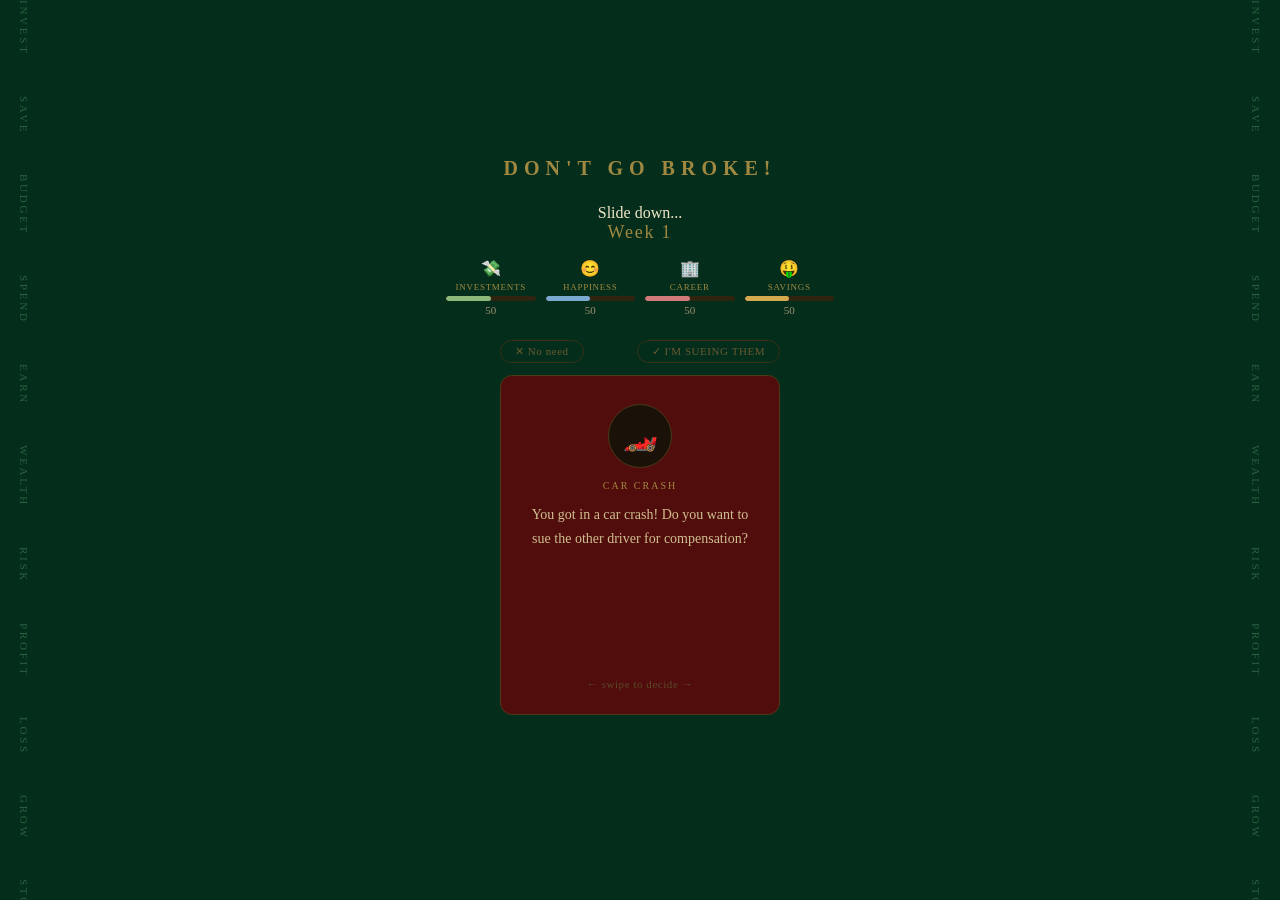
==== game.html @ 5ba0870b "Merge branch 'main' of https://github.com/adityak8989/HACKKU26" ====
<!DOCTYPE html>
<html lang="en">
<head>
  <meta charset="UTF-8" />
  <meta name="viewport" content="width=device-width, initial-scale=1.0" />


  <title>DON'T GO BROKE!</title>
  <link rel="icon" href="tab-pic.png" type="image/png">


  <style>

    /* =============================================
       RESET & BASE
    ============================================= */
    * {
      box-sizing: border-box;
      margin: 0;
      padding: 0;
    }

    body {
      font-family: Georgia, 'Times New Roman', serif;
      background: #042e1b;
      color: #f0e6c8;
      min-height: 100vh;
      display: flex;
      align-items: center;
      justify-content: center;
    }

    /* =============================================
       LAYOUT WRAPPER
    ============================================= */
    #app {
      width: 100%;
      max-width: 420px;
      padding: 1.5rem 1rem 2rem;
      display: flex;
      flex-direction: column;
      align-items: center;
    }

    /* =============================================
       HEADER / TITLE
    ============================================= */
    #title {
      font-size: 20px;
      letter-spacing: 0.3em;
      text-transform: uppercase;
      color: #a08840;
      margin-bottom: 1.5rem;
    }

    /* =============================================
       SIDE SCROLLING TEXT BANNERS
    ============================================= */
    .side-banner {
      position: fixed;
      top: 0;
      width: 48px;
      height: 100vh;
      overflow: hidden;
      display: flex;
      align-items: flex-start;
      justify-content: center;
      pointer-events: none;
      z-index: 10;
    }

    .side-banner.left  { left: 0; }
    .side-banner.right { right: 0; }

    .banner-track {
      display: flex;
      flex-direction: column;
      gap: 2.5rem;
      animation: scroll-down 18s linear infinite;
      white-space: nowrap;
    }

    /* Right banner scrolls upward */
    .side-banner.right .banner-track {
      animation: scroll-up 18s linear infinite;
    }

    .banner-word {
      font-size: 11px;
      letter-spacing: 0.25em;
      text-transform: uppercase;
      color: #2a6040;
      writing-mode: vertical-rl;
      text-orientation: mixed;
      font-family: Georgia, serif;
    }

    @keyframes scroll-down {
      0%   { transform: translateY(-50%); }
      100% { transform: translateY(0%); }
    }

    @keyframes scroll-up {
      0%   { transform: translateY(0%); }
      100% { transform: translateY(-50%); }
    }
    /* =============================================
       YEAR COUNTER
    ============================================= */
    #year-counter {
      font-size: 18px;
      color: #a08840;
      margin-bottom: 1rem;
      letter-spacing: 0.1em;
    }

    /* =============================================
       STAT BARS (Investments / Happiness / Carrer / Saving)
    ============================================= */
    #stats {
      display: flex;
      gap: 10px;
      width: 100%;
      margin-bottom: 1.5rem;
    }

    .stat {
      flex: 1;
      display: flex;
      flex-direction: column;
      align-items: center;
    }

    .stat-icon {
      font-size: 16px;
      margin-bottom: 4px;
    }

    .stat-label {
      font-size: 9px;
      letter-spacing: 0.08em;
      text-transform: uppercase;
      color: #a08840;
      margin-bottom: 4px;
      font-family: Georgia, serif;
    }

    .stat-bar-bg {
      width: 100%;
      height: 5px;
      background: #2e2410;
      border-radius: 3px;
      overflow: hidden;
    }

    .stat-bar {
      height: 100%;
      border-radius: 3px;
      transition: width 0.4s ease;
    }

    /* Each stat bar has its own colour */
    .stat-bar.investments   { background: #8db87a; }
    .stat-bar.happiness   { background: #7aaad0; }
    .stat-bar.career     { background: #d07a7a; }
    .stat-bar.savings { background: #d4aa50; }

    .stat-val {
      font-size: 11px;
      margin-top: 3px;
      color: #a09070;
    }

    /* =============================================
       CHOICE LABELS (shown left / right of card)
    ============================================= */
    #choice-labels {
      display: flex;
      justify-content: space-between;
      width: 280px;
      margin-bottom: 0.75rem;
    }

    .choice-label {
      font-size: 11px;
      padding: 4px 14px;
      border-radius: 20px;
      border: 1px solid #3a2e18;
      color: #6a5a30;
      letter-spacing: 0.05em;
      transition: background 0.2s, color 0.2s, border-color 0.2s;
      font-family: Georgia, serif;
    }

    .choice-label.active-no {
      background: #3a1a1a;
      color: #d07a7a;
      border-color: #a04040;
    }

    .choice-label.active-yes {
      background: #1a3020;
      color: #8db87a;
      border-color: #508050;
    }

    /* =============================================
       CARD AREA  (the draggable card sits here)
    ============================================= */
    #card-area {
      position: relative;
      width: 280px;
      height: 340px;
      margin-bottom: 1.25rem;
    }

    #card {
      position: absolute;
      width: 100%;
      height: 100%;

      /* Parchment look */
      background: #510c0c;
      border: 1px solid #4a3a18;
      border-radius: 12px;
      padding: 1.75rem 1.5rem 1.5rem;

      display: flex;
      flex-direction: column;
      align-items: center;

      cursor: grab;
      transition: transform 0.15s ease, opacity 0.15s ease;
      will-change: transform;
    }

    #card.dragging {
      cursor: grabbing;
      transition: none; /* disable transition while dragging for responsiveness */
    }

    /* Portrait circle */
    .card-portrait {
      width: 64px;
      height: 64px;
      border-radius: 50%;
      background: #1a1208;
      border: 1px solid #4a3a18;
      display: flex;
      align-items: center;
      justify-content: center;
      font-size: 28px;
      margin-bottom: 0.75rem;
    }

    .card-name {
      font-size: 10px;
      letter-spacing: 0.2em;
      text-transform: uppercase;
      color: #a08840;
      margin-bottom: 0.75rem;
    }

    .card-text {
      font-size: 14px;
      line-height: 1.7;
      text-align: center;
      color: #d0c090;
      flex: 1;
    }

    /* Subtle hint shown on first card */
    #swipe-hint {
      font-size: 11px;
      margin-top: 0.75rem;
      color: #5a4a28;
      letter-spacing: 0.05em;
      opacity: 0;
      transition: opacity 0.4s;
    }

    #swipe-hint.visible {
      opacity: 1;
    }

    /* =============================================
       DEATH / GAME OVER SCREEN
    ============================================= */
    #death-screen {
      display: none;          /* hidden until triggered */
      flex-direction: column;
      align-items: center;
      text-align: center;
      padding: 2rem 1rem;
      min-height: 460px;
      justify-content: center;
    }

    #death-skull {
      font-size: 52px;
      margin-bottom: 1rem;
    }

    #death-title {
      font-size: 20px;
      font-weight: normal;
      margin-bottom: 0.75rem;
      color: #f0e6c8;
    }

    #death-reason {
      font-size: 14px;
      color: #8a7a50;
      line-height: 1.8;
      max-width: 280px;
      margin-bottom: 2rem;
    }

    #restart-btn {
      padding: 10px 28px;
      border-radius: 20px;
      border: 1px solid #4a3a18;
      background: transparent;
      color: #a08840;
      font-size: 13px;
      font-family: Georgia, serif;
      letter-spacing: 0.08em;
      cursor: pointer;
      transition: background 0.2s, color 0.2s;
    }

    #restart-btn:hover {
      background: #2a1e08;
      color: #d0aa60;
    }

  </style>
</head>
<body>



  <!-- LEFT BANNER -->
  <div class="side-banner left">
    <div class="banner-track" id="left-track"></div>
  </div>

  <!-- RIGHT BANNER -->
  <div class="side-banner right">
    <div class="banner-track" id="right-track"></div>
  </div>
  <!-- =============================================
       MAIN GAME VIEW
  ============================================= -->
  <div id="app">

    <div id="title"> <b>DON'T GO BROKE!</b> </div>
     <div class="slide-down">  <p>Slide down... </p>  </div>
    <div id="year-counter">Week 1</div>

    <!-- STAT BARS -->
    <div id="stats">
      <div class="stat">
        <div class="stat-icon">💸</div>
        <div class="stat-label">Investments</div>
        <div class="stat-bar-bg">
          <div class="stat-bar investments" id="bar-investments" style="width: 50%"></div>
        </div>
        <div class="stat-val" id="val-investments">50</div>
      </div>

      <div class="stat">
        <div class="stat-icon">😊</div>
        <div class="stat-label">Happiness</div>
        <div class="stat-bar-bg">
          <div class="stat-bar happiness" id="bar-happiness" style="width: 50%"></div>
        </div>
        <div class="stat-val" id="val-happiness">50</div>
      </div>

      <div class="stat">
        <div class="stat-icon">🏢</div>
        <div class="stat-label">career</div>
        <div class="stat-bar-bg">
          <div class="stat-bar career" id="bar-career" style="width: 50%"></div>
        </div>
        <div class="stat-val" id="val-career">50</div>
      </div>

      <div class="stat">
        <div class="stat-icon">🤑</div>
        <div class="stat-label">Savings</div>
        <div class="stat-bar-bg">
          <div class="stat-bar savings" id="bar-savings" style="width: 50%"></div>
        </div>
        <div class="stat-val" id="val-savings">50</div>
      </div>
    </div>

    <!-- LEFT / RIGHT CHOICE LABELS -->
    <div id="choice-labels">
      <span class="choice-label" id="lbl-no">✕ No</span>
      <span class="choice-label" id="lbl-yes">✓ Yes</span>
    </div>

    <!-- THE CARD -->
    <div id="card-area">
      <div id="card">
        <div class="card-portrait" id="card-portrait"></div>
        <div class="card-name"     id="card-name"></div>
        <div class="card-text"     id="card-text"></div>
        <div id="swipe-hint">← swipe to decide →</div>
      </div>
    </div>

  </div><!-- /#app -->

  <!-- =============================================
       DEATH SCREEN  (hidden initially)
  ============================================= -->
  <div id="death-screen">
    <div id="death-skull">💀</div>
    <h2 id="death-title">You're Dead</h2>
    <p id="death-reason"></p>
    <button id="restart-btn">Start Over</button>
    <br>
    <a href="leaderboard.html" style="color: #a08840; font-size: 12px; font-family: Georgia, serif; text-decoration: underline; margin-top: 10px;">View Leaderboard</a>
  </div>


  <!-- =============================================
       JAVASCRIPT
  ============================================= -->
  <script>
    // -----------------------------------------------
    // BUILD LOOPING SIDE BANNERS
    // -----------------------------------------------
    const bannerWords = [
      'invest', 'save', 'budget', 'spend', 'earn',
      'wealth', 'risk', 'profit', 'loss', 'grow',
      'stocks', 'bonds', 'cash', 'credit', 'debt',
      'happy', 'career', 'broke', 'rich', 'hustle'
    ];

    function buildBanner(trackId) {
      const track = document.getElementById(trackId);
      // Duplicate the list so the loop is seamless (2x content)
      const doubled = [...bannerWords, ...bannerWords];
      doubled.forEach(word => {
        const el = document.createElement('span');
        el.className = 'banner-word';
        el.textContent = word;
        track.appendChild(el);
      });
    }

    buildBanner('left-track');
    buildBanner('right-track');

    // -----------------------------------------------
    // 1. CARD DATA
    //    Each card has: name, portrait emoji, flavour
    //    text, and two choices (yes / no).
    //    Each choice has an effects object that adds
    //    or subtracts from the four stats.
    // -----------------------------------------------
    const cards = [
      {
        name: "Businessman",
        portrait: "👨‍⚖️",
        text: "Do you want to invest in a new business venture?",
        no:  { label: "Refuse",  effects: { investments: -15, happiness:   5, career:  0, savings:  10 } },
        yes: { label: "Accept", effects: { investments:  20, happiness:  0, career:  5, savings: -10 } }
      },
      {
        name: "Information",
        portrait: "📓",
        text: "Saving your money is wise, but did you know that investing can grow your wealth faster",
        no:  { label: "Wow", effects: { investments:  0, happiness:  0, career: 0, savings:  0 } },
        yes: { label: "Wow",    effects: {investments:  0, happiness:  0, career: 0, savings:  0 } }
      },
      {
        name: "Information",
        portrait: "📓",
        text: "50/30/20 Rule: 50% of your income should go to needs, 30% to wants, and 20% to savings/investments",
        no:  { label: "Wow", effects: { investments:  0, happiness:  0, career: 0, savings:  0 } },
        yes: { label: "Wow",    effects: {investments:  0, happiness:  0, career: 0, savings:  0 } }
      },
       {
        name: "Information",
        portrait: "📓",
        text: " If you get a credit card, pay the balance in full every month to avoid high-interest fees.",
        no:  { label: "Wow", effects: { investments:  0, happiness:  0, career: 0, savings:  0 } },
        yes: { label: "Wow",    effects: {investments:  0, happiness:  0, career: 0, savings:  0 } }
      },
      {
        name: "Nigerian Prince",
        portrait: "🤴🏽",
        text: "I'm a Nigerian prince and I need your help! Will you transfer me $10,000?",

        no:  { label: "YES", effects: { investments:  0, happiness:  -5, career: -10, savings:  -10 } },
        yes: { label: "This seems like a scam!",    effects: { investments:  0, happiness: 5, career:  0, savings: 10 } }
      },
    
      {
        name: "Homeless Man",
        portrait: "👴",
        text: "Spare some change?",
        no:  { label: "No",   effects: { investments:  0, happiness: -20, career:  0, savings:  15 } },
        yes: { label: "Spare some", effects: { investments:  0, happiness:  20, career:  0, savings: -15 } }
      },
      {
        name: "School",
        portrait: "🏫",
        text: "We're taking money out of your paycheck for taxes",
        no:  { label: "What?", effects: { investments:  0, happiness:  -10, career:  0, savings:  -10 } },
        yes: { label: "What?",  effects: { investments:  0, happiness: -10, career:  0, savings:  -10 } }
      },
      {
        name: "Green Gummy Bear",
        portrait: "🐻",
        text: "I'm a green gummy bear and I'm going to eat you",
        no:  { label: "Ok!!!",    effects: { investments:  0, happiness:  -90, career: 0, savings:   0 } },
        yes: { label: "Run Away",      effects: { investments: 0, happiness: 5, career: 0, savings: 0 } }
      },
      {
        name: "Criminal",
        portrait: "🦹",
        text: "Give me all your money or else!",
        no:  { label: "Nah I'd Win",    effects: { investments:  0, happiness:  -30, career: 0, savings:   -10 } },
        yes: { label: "OKOKOK",      effects: { investments: 0, happiness: -5, career: 0, savings: -10 } }
      },
      {
        name: "Mr. Stock Market",
        portrait: "📈",
        text: "The Stock Market is going up do you want to invest?",
        no:  { label: "No", effects: { investments:  -20, happiness: 0, career: 0, savings:  10 } },
        yes: { label: "Yes",  effects: { investments:  20, happiness:  0, career:  0, savings: -10 } }
      },
      {
        name: "Funny Clown Guy",
        portrait: "🤡",
        text: "Do you want to see an awesome magic trick that will blow your mind for 10 dollars?",
        no:  { label: "No",  effects: { investments:  0, happiness: -10, career:  0, savings:  10 } },
        yes: { label: "Yes", effects: { investments: 0, happiness:  20, career:  5, savings: -20 } }
      },
      {
        name: "Umbrella Corp(Evil)",
        portrait: "☂️",
        text: "Do you want to invest in bio engineering new life forms?",
        no:  { label: "No",  effects: { investments:  10, happiness:  5, career: 5, savings:   5 } },
        yes: { label: "Yes",   effects: { investments: -10, happiness: -10, career:  10, savings:  -5 } }
      },
      {
        name: "Car Crash",
        portrait: "🏎️",
        text: "You got in a car crash! Do you want to sue the other driver for compensation?",
        no:  { label: "No need",  effects: { investments:  -5, happiness:  5, career:  0, savings:  -10 } },
        yes: { label: "I'M SUEING THEM",  effects: { investments: 10, happiness:  0, career:  0, savings: 10 } }
      },
      {
        name: "Movies",
        portrait: "🎥",
        text: "You're invited to a movie premiere. Will you go?",
        no:  { label: "Stay home",  effects: { investments: 0, happiness:  -10, career:   0, savings:  10 } },
        yes: { label: "Go to the premiere", effects: { investments:  0, happiness: 10, career: 0, savings: -10 } }
      }
    ];

    // -----------------------------------------------
    // 2. DEATH MESSAGES
    //    Keyed by stat name and whether it hit 0 (low)
    //    or 100 (high).
    // -----------------------------------------------
    const deathReasons = {
      investments: {
        low:  "You've depleted your investments. Without capital, you've lost all support.",
        high: "Too invested, perhaps? But investment can be a burden too."
      },
      happiness: {
        low:  "You've become so unhappy that you cannot continue.",
        high: "Too happy, perhaps? But happiness can be a burden too."
      },
      career: {
        low:  "Jobless and hopeless, you've lost all purpose.",
        high: "Too successful, perhaps? But success can be a burden too."
      },
      savings: {
        low:  "You've run out of money. Unable to pay your bills, you've lost all resources.",
        high: "Too wealthy, perhaps? But wealth can be a burden too."
      }
    };

    // -----------------------------------------------
    // 3. GAME STATE
    // -----------------------------------------------
    let stats = { investments: 50, happiness: 50, career: 50, savings: 50 };
    let year  = 1;
    let cardQueue   = [];
    let hintShown   = false;
    let currentCard = null;

    // -----------------------------------------------
    // 4. UTILITY: Fisher-Yates shuffle
    // -----------------------------------------------
    function shuffle(array) {
      for (let i = array.length - 1; i > 0; i--) {
        const j = Math.floor(Math.random() * (i + 1));
        [ array[i], array[j] ] = [ array[j], array[i] ];
      }
      return array;
    }

    function refillQueue() {
      cardQueue = shuffle([...cards]); // spread so we don't mutate original
    }

    // -----------------------------------------------
    // 5. DRAW NEXT CARD
    // -----------------------------------------------
    function nextCard() {
      if (cardQueue.length === 0) refillQueue();

      currentCard = cardQueue.pop();

      // Populate the card DOM elements
      document.getElementById('card-portrait').textContent = currentCard.portrait;
      document.getElementById('card-name').textContent     = currentCard.name;
      document.getElementById('card-text').textContent     = currentCard.text;
      document.getElementById('lbl-no').textContent        = '✕ ' + currentCard.no.label;
      document.getElementById('lbl-yes').textContent       = '✓ ' + currentCard.yes.label;

      // Reset labels to default style
      document.getElementById('lbl-no').className  = 'choice-label';
      document.getElementById('lbl-yes').className = 'choice-label';

      resetCardPosition();

      // Show hint on first card only
      if (!hintShown) {
        document.getElementById('swipe-hint').classList.add('visible');
      }
    }

    function resetCardPosition() {
      const card = document.getElementById('card');
      card.style.transform  = '';
      card.style.opacity    = '';
      card.style.transition = '';
    }

    // -----------------------------------------------
    // 6. UPDATE THE STAT BARS IN THE DOM
    // -----------------------------------------------
    function updateStats() {
      for (const [key, value] of Object.entries(stats)) {
        const clamped = Math.max(0, Math.min(100, value));
        document.getElementById('bar-' + key).style.width = clamped + '%';
        document.getElementById('val-' + key).textContent  = clamped;
      }
      document.getElementById('year-counter').textContent = 'Week ' + year;
    }

    // -----------------------------------------------
    // 7. APPLY A CHOICE (called after a confirmed swipe)
    //    choice = 'yes' or 'no'
    // -----------------------------------------------
    function applyChoice(choice) {
      hintShown = true;
      document.getElementById('swipe-hint').classList.remove('visible');

      // Add each effect to the corresponding stat
      const effects = currentCard[choice].effects;
      for (const [key, delta] of Object.entries(effects)) {
        stats[key] = (stats[key] || 0) + delta;
      }

      year++;
      updateStats();
      checkDeath();

      // Only draw next card if the game is still running
      if (document.getElementById('app').style.display !== 'none') {
        nextCard();
      }
    }

    // -----------------------------------------------
    // 8. CHECK IF ANY STAT HIT 0 OR 100
    // -----------------------------------------------
    function checkDeath() {
      for (const stat of ['investments', 'happiness', 'career', 'savings']) {
        if (stats[stat] <= 0)   { showDeath(stat, 'low');  return; }
        if (stats[stat] >= 100) { showDeath(stat, 'high'); return; }
      }
    }

    // -----------------------------------------------
    // 9. SHOW DEATH SCREEN
    // -----------------------------------------------
    // -----------------------------------------------
    // 9. SHOW DEATH SCREEN
    // -----------------------------------------------
    function showDeath(stat, type) {
      document.getElementById('app').style.display          = 'none';
      document.getElementById('death-screen').style.display = 'flex';
      document.getElementById('death-title').textContent    = 'You lasted ' + year + ' weeks';
      document.getElementById('death-reason').textContent   = deathReasons[stat][type];

      // Save the score when the player dies
      saveScore(year);
    }

    // New function to handle saving
    function saveScore(finalWeek) {
      let scores = JSON.parse(localStorage.getItem('dontGoBrokeScores')) || [];
      
      // Save it under "weeks" instead of "years"
      scores.push({ weeks: finalWeek });
      
      // Sort highest weeks first
      scores.sort((a, b) => b.weeks - a.weeks);
      
      // Keep top 10
      scores = scores.slice(0, 10);
      
      localStorage.setItem('dontGoBrokeScores', JSON.stringify(scores));
    }

    // -----------------------------------------------
    // 10. RESTART BUTTON
    // -----------------------------------------------
    document.getElementById('restart-btn').addEventListener('click', () => {
      stats     = { investments: 50, happiness: 50, career: 50, savings: 50 };
      year      = 1;
      hintShown = false;

      refillQueue();
      updateStats();

      document.getElementById('death-screen').style.display = 'none';
      document.getElementById('app').style.display          = 'flex';

      nextCard();
    });

    // -----------------------------------------------
    // 11. DRAG / SWIPE LOGIC
    //
    //   Three phases:
    //   - onStart : record starting X, mark dragging
    //   - onMove  : translate the card, tilt it, update labels
    //   - onEnd   : if moved far enough → commit choice;
    //               otherwise snap back
    // -----------------------------------------------
    const cardEl = document.getElementById('card');
    const THRESHOLD = 90; // pixels needed to commit a swipe

    let startX   = 0;
    let currentX = 0;
    let isDragging = false;

    function onStart(x) {
      startX     = x;
      isDragging = true;
      cardEl.classList.add('dragging');
    }

    function onMove(x) {
      if (!isDragging) return;

      currentX = x - startX;

      // Rotate slightly as you drag (max ~8°)
      const rotation = currentX * 0.08;
      const opacity  = Math.max(0.3, 1 - Math.abs(currentX) / 300);

      cardEl.style.transform = `translateX(${currentX}px) rotate(${rotation}deg)`;
      cardEl.style.opacity   = opacity;

      // Highlight the matching choice label
      const noLabel  = document.getElementById('lbl-no');
      const yesLabel = document.getElementById('lbl-yes');

      if (currentX < -40) {
        noLabel.className  = 'choice-label active-no';
        yesLabel.className = 'choice-label';
      } else if (currentX > 40) {
        yesLabel.className = 'choice-label active-yes';
        noLabel.className  = 'choice-label';
      } else {
        noLabel.className  = 'choice-label';
        yesLabel.className = 'choice-label';
      }
    }

    function onEnd() {
      if (!isDragging) return;
      isDragging = false;
      cardEl.classList.remove('dragging');

      if (currentX < -THRESHOLD) {
        // --- Swiped LEFT → No ---
        cardEl.style.transition = 'transform 0.25s ease, opacity 0.25s ease';
        cardEl.style.transform  = 'translateX(-500px) rotate(-20deg)';
        cardEl.style.opacity    = '0';
        setTimeout(() => applyChoice('no'), 250);

      } else if (currentX > THRESHOLD) {
        // --- Swiped RIGHT → Yes ---
        cardEl.style.transition = 'transform 0.25s ease, opacity 0.25s ease';
        cardEl.style.transform  = 'translateX(500px) rotate(20deg)';
        cardEl.style.opacity    = '0';
        setTimeout(() => applyChoice('yes'), 250);

      } else {
        // --- Not far enough → snap back ---
        resetCardPosition();
        document.getElementById('lbl-no').className  = 'choice-label';
        document.getElementById('lbl-yes').className = 'choice-label';
      }

      currentX = 0;
    }

    // Mouse events
    cardEl.addEventListener('mousedown', (e) => { onStart(e.clientX); e.preventDefault(); });
    window.addEventListener('mousemove', (e) => { if (isDragging) onMove(e.clientX); });
    window.addEventListener('mouseup',   onEnd);

    // Touch events (mobile)
    cardEl.addEventListener('touchstart', (e) => { onStart(e.touches[0].clientX); }, { passive: true });
    window.addEventListener('touchmove',  (e) => { if (isDragging) onMove(e.touches[0].clientX); }, { passive: true });
    window.addEventListener('touchend',   onEnd);

    // -----------------------------------------------
    // 12. KICK THINGS OFF
    // -----------------------------------------------
    refillQueue();
    nextCard();
    updateStats();

  </script>
</body>
</html>
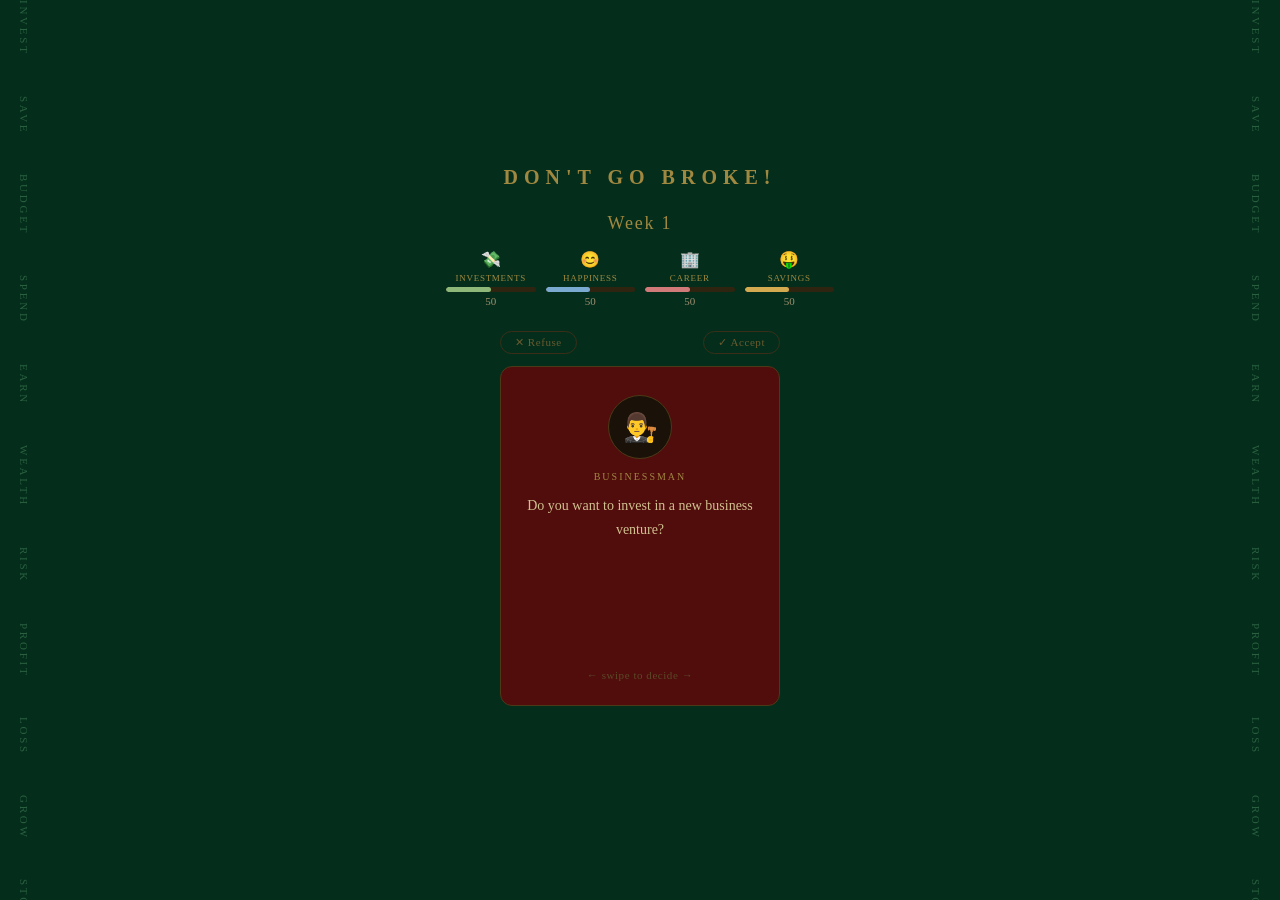
==== commit a52ed1a7: "gone for real" ====
--- a/game.html
+++ b/game.html
@@ -355,7 +355,6 @@
   <div id="app">
 
     <div id="title"> <b>DON'T GO BROKE!</b> </div>
-     <div class="slide-down">  <p>Slide down... </p>  </div>
     <div id="year-counter">Week 1</div>
 
     <!-- STAT BARS -->
@@ -421,10 +420,8 @@
   <div id="death-screen">
     <div id="death-skull">💀</div>
     <h2 id="death-title">You're Dead</h2>
-    <p id="death-reason"></p>
+    <p  id="death-reason"></p>
     <button id="restart-btn">Start Over</button>
-    <br>
-    <a href="leaderboard.html" style="color: #a08840; font-size: 12px; font-family: Georgia, serif; text-decoration: underline; margin-top: 10px;">View Leaderboard</a>
   </div>
 
 
@@ -698,33 +695,12 @@
     // -----------------------------------------------
     // 9. SHOW DEATH SCREEN
     // -----------------------------------------------
-    // -----------------------------------------------
-    // 9. SHOW DEATH SCREEN
-    // -----------------------------------------------
     function showDeath(stat, type) {
       document.getElementById('app').style.display          = 'none';
       document.getElementById('death-screen').style.display = 'flex';
+
       document.getElementById('death-title').textContent    = 'You lasted ' + year + ' weeks';
       document.getElementById('death-reason').textContent   = deathReasons[stat][type];
-
-      // Save the score when the player dies
-      saveScore(year);
-    }
-
-    // New function to handle saving
-    function saveScore(finalWeek) {
-      let scores = JSON.parse(localStorage.getItem('dontGoBrokeScores')) || [];
-      
-      // Save it under "weeks" instead of "years"
-      scores.push({ weeks: finalWeek });
-      
-      // Sort highest weeks first
-      scores.sort((a, b) => b.weeks - a.weeks);
-      
-      // Keep top 10
-      scores = scores.slice(0, 10);
-      
-      localStorage.setItem('dontGoBrokeScores', JSON.stringify(scores));
     }
 
     // -----------------------------------------------
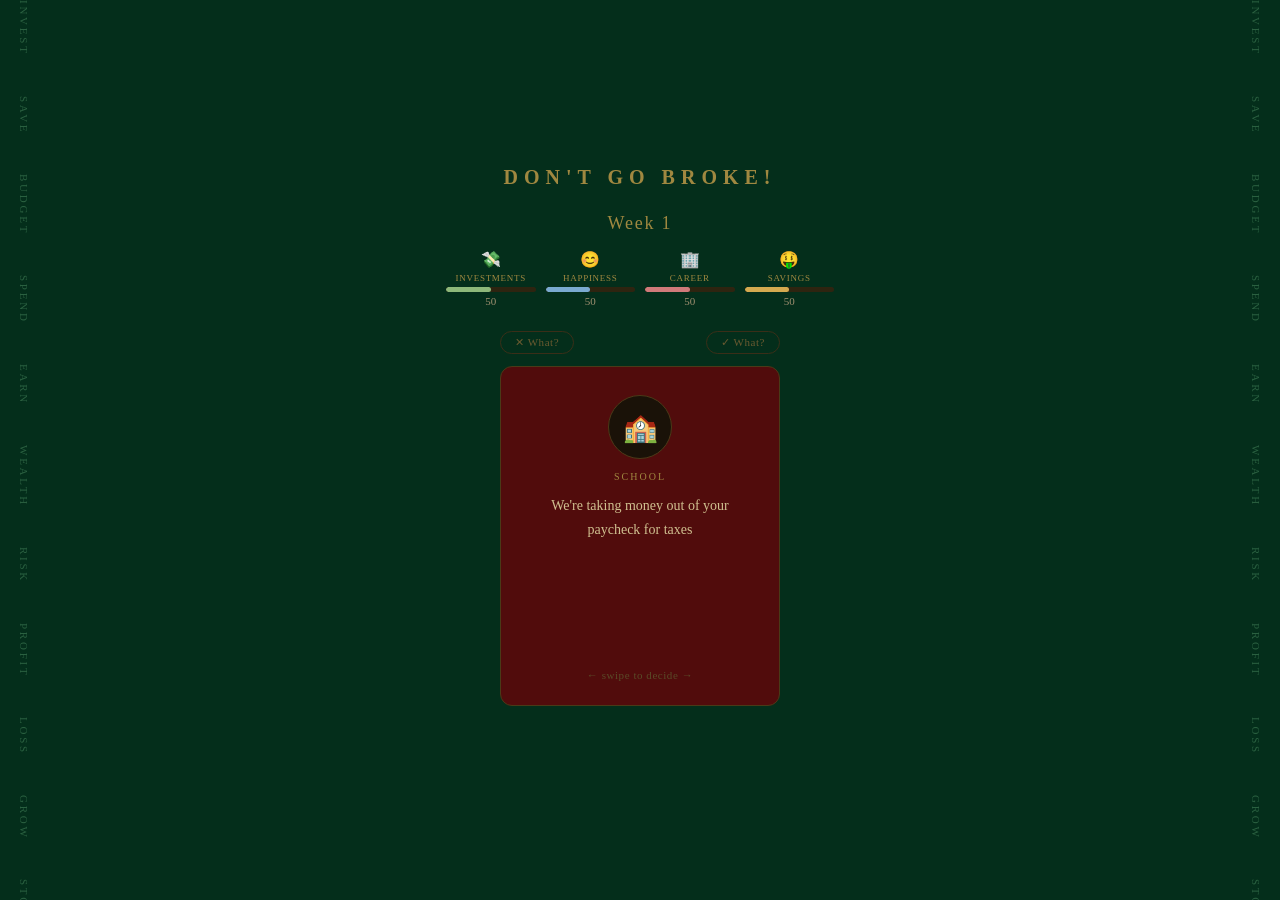
==== commit f5ee90ed: "Merge branch 'main' of https://github.com/adityak8989/HACKKU26" ====
--- a/game.html
+++ b/game.html
@@ -420,8 +420,10 @@
   <div id="death-screen">
     <div id="death-skull">💀</div>
     <h2 id="death-title">You're Dead</h2>
-    <p  id="death-reason"></p>
+    <p id="death-reason"></p>
     <button id="restart-btn">Start Over</button>
+    <br>
+    <a href="leaderboard.html" style="color: #a08840; font-size: 12px; font-family: Georgia, serif; text-decoration: underline; margin-top: 10px;">View Leaderboard</a>
   </div>
 
 
@@ -695,12 +697,33 @@
     // -----------------------------------------------
     // 9. SHOW DEATH SCREEN
     // -----------------------------------------------
+    // -----------------------------------------------
+    // 9. SHOW DEATH SCREEN
+    // -----------------------------------------------
     function showDeath(stat, type) {
       document.getElementById('app').style.display          = 'none';
       document.getElementById('death-screen').style.display = 'flex';
-
       document.getElementById('death-title').textContent    = 'You lasted ' + year + ' weeks';
       document.getElementById('death-reason').textContent   = deathReasons[stat][type];
+
+      // Save the score when the player dies
+      saveScore(year);
+    }
+
+    // New function to handle saving
+    function saveScore(finalWeek) {
+      let scores = JSON.parse(localStorage.getItem('dontGoBrokeScores')) || [];
+      
+      // Save it under "weeks" instead of "years"
+      scores.push({ weeks: finalWeek });
+      
+      // Sort highest weeks first
+      scores.sort((a, b) => b.weeks - a.weeks);
+      
+      // Keep top 10
+      scores = scores.slice(0, 10);
+      
+      localStorage.setItem('dontGoBrokeScores', JSON.stringify(scores));
     }
 
     // -----------------------------------------------
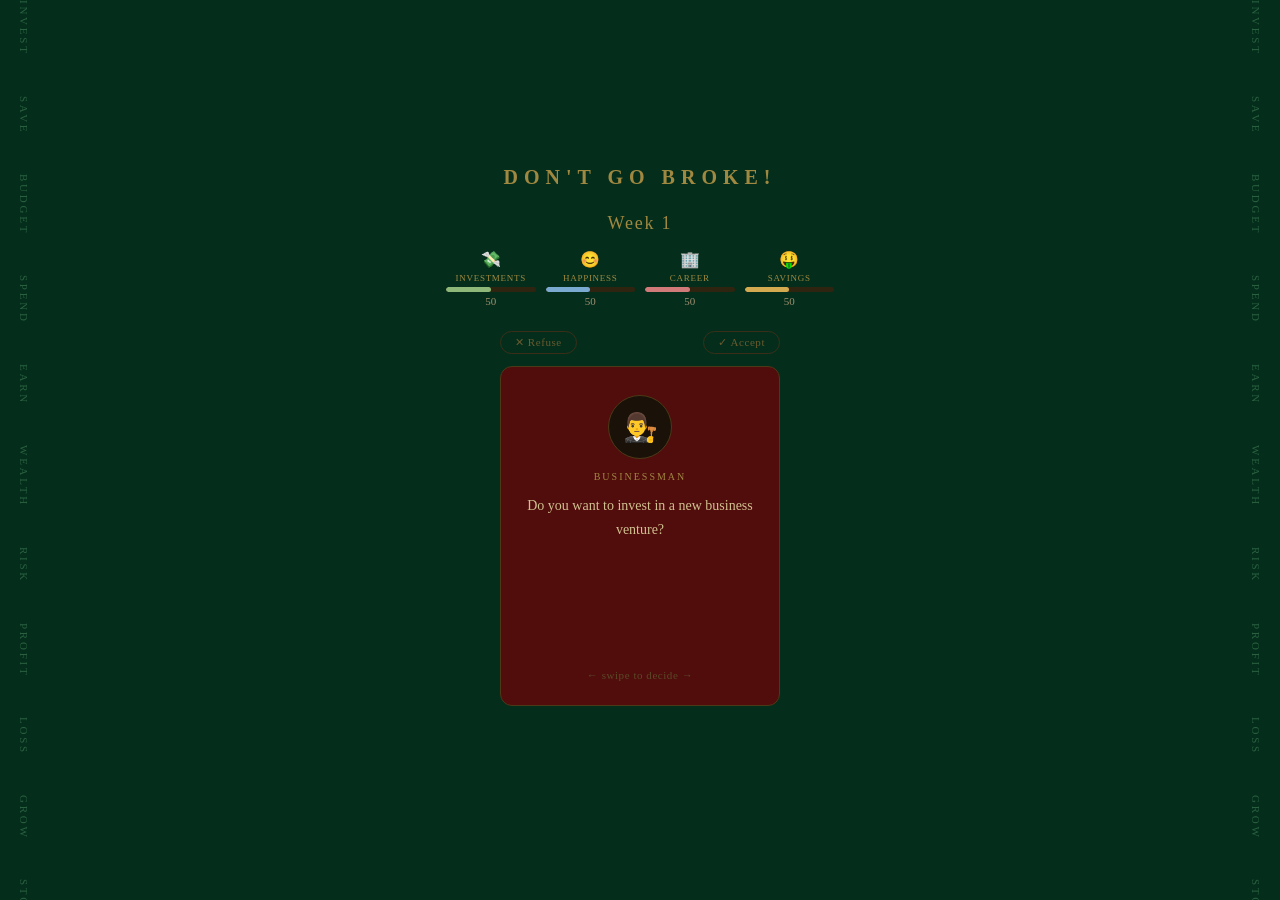
==== commit 444f6e8c: "Update game.html" ====
--- a/game.html
+++ b/game.html
@@ -338,7 +338,20 @@
 </head>
 <body>
 
-
+<audio autoplay loop id="bg-music">
+  <source src="Apple.mp3" type="audio/mpeg">
+</audio>
+
+<script>
+  // This listens for the very first click anywhere on the page
+  document.body.addEventListener('click', function() {
+    var audio = document.getElementById("bg-music");
+    // If the audio is paused (blocked by browser), this click will force it to play
+    if (audio.paused) {
+      audio.play();
+    }
+  }, { once: true }); // The 'once: true' ensures this only triggers on the first click
+</script>
 
   <!-- LEFT BANNER -->
   <div class="side-banner left">
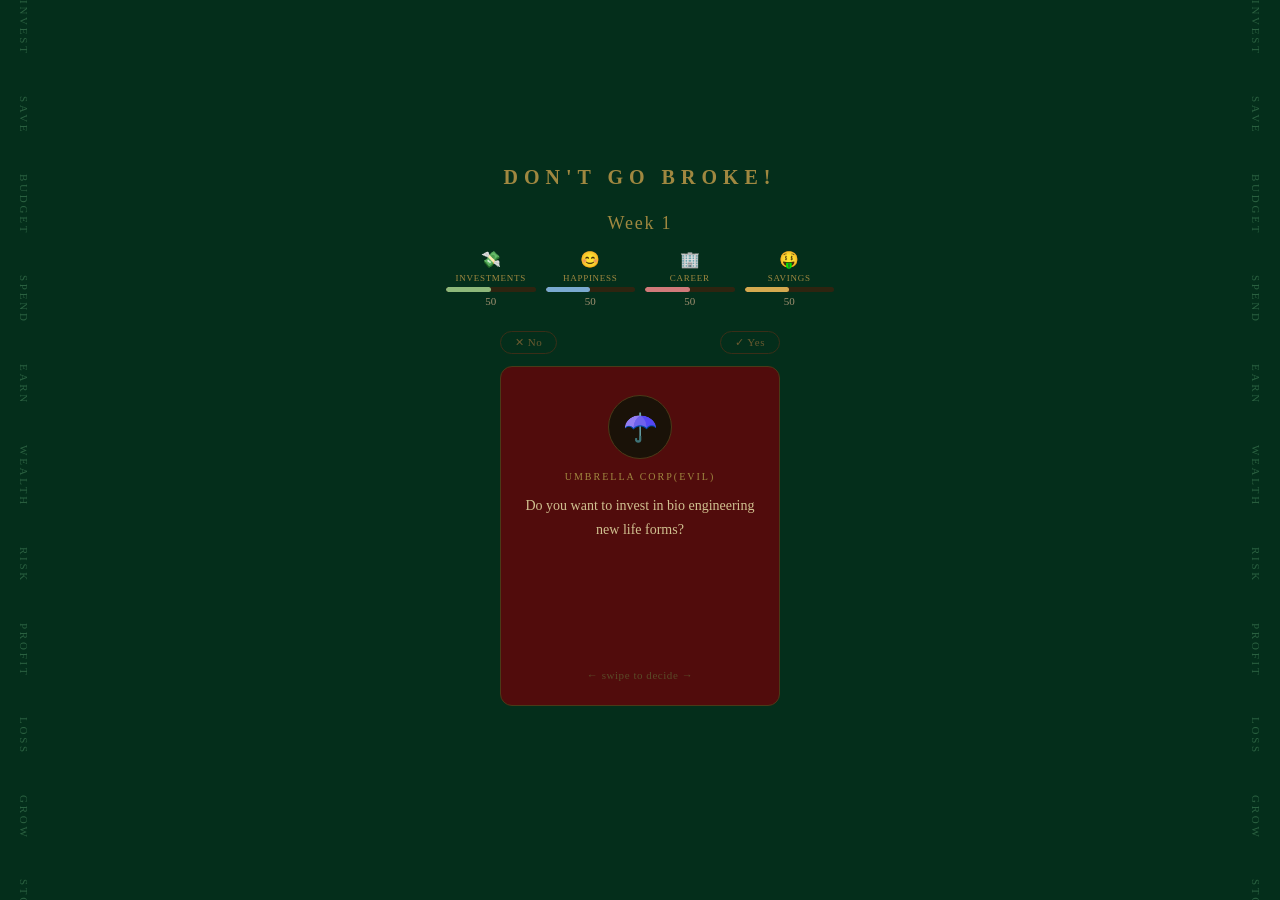
==== commit 4c98ff4b: "dhsjf zhkj" ====
--- a/game.html
+++ b/game.html
@@ -5,7 +5,7 @@
   <meta name="viewport" content="width=device-width, initial-scale=1.0" />
 
 
-  <title>DON'T GO BROKE!</title>
+  <title>Play Game</title>
   <link rel="icon" href="tab-pic.png" type="image/png">
 
 
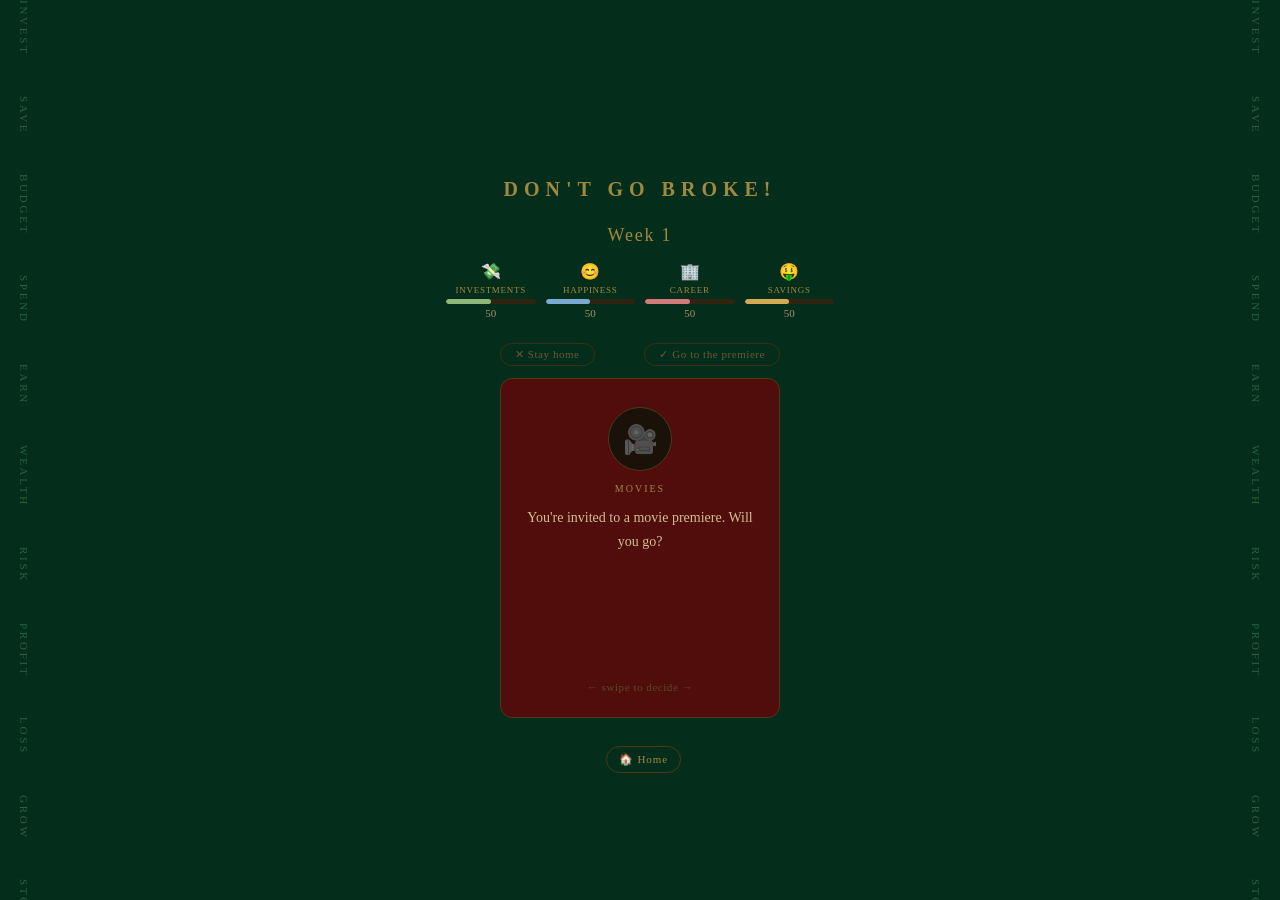
==== commit 89fe978c: "home button" ====
--- a/game.html
+++ b/game.html
@@ -34,12 +34,36 @@
        LAYOUT WRAPPER
     ============================================= */
     #app {
+      position: relative; /* <--- ADD THIS LINE */
       width: 100%;
       max-width: 420px;
-      padding: 1.5rem 1rem 2rem;
+      padding: 3rem 1rem 2rem; /* <--- OPTIONAL: change top padding to 3rem so the button doesn't overlap the title */
       display: flex;
       flex-direction: column;
       align-items: center;
+    }
+
+    /* --- ADD THIS NEW BLOCK --- */
+    #home-btn {
+      position: absolute;
+      top: 38.5rem;
+      left: 11rem;
+      padding: 6px 12px;
+      border-radius: 15px;
+      border: 1px solid #4a3a18;
+      background: transparent;
+      color: #a08840;
+      font-size: 11px;
+      font-family: Georgia, serif;
+      letter-spacing: 0.08em;
+      cursor: pointer;
+      text-decoration: none;
+      transition: background 0.2s, color 0.2s;
+    }
+
+    #home-btn:hover {
+      background: #2a1e08;
+      color: #d0aa60;
     }
 
     /* =============================================
@@ -366,6 +390,7 @@
        MAIN GAME VIEW
   ============================================= -->
   <div id="app">
+    <a href="homepage.html" id="home-btn">🏠 Home</a>
 
     <div id="title"> <b>DON'T GO BROKE!</b> </div>
     <div id="year-counter">Week 1</div>
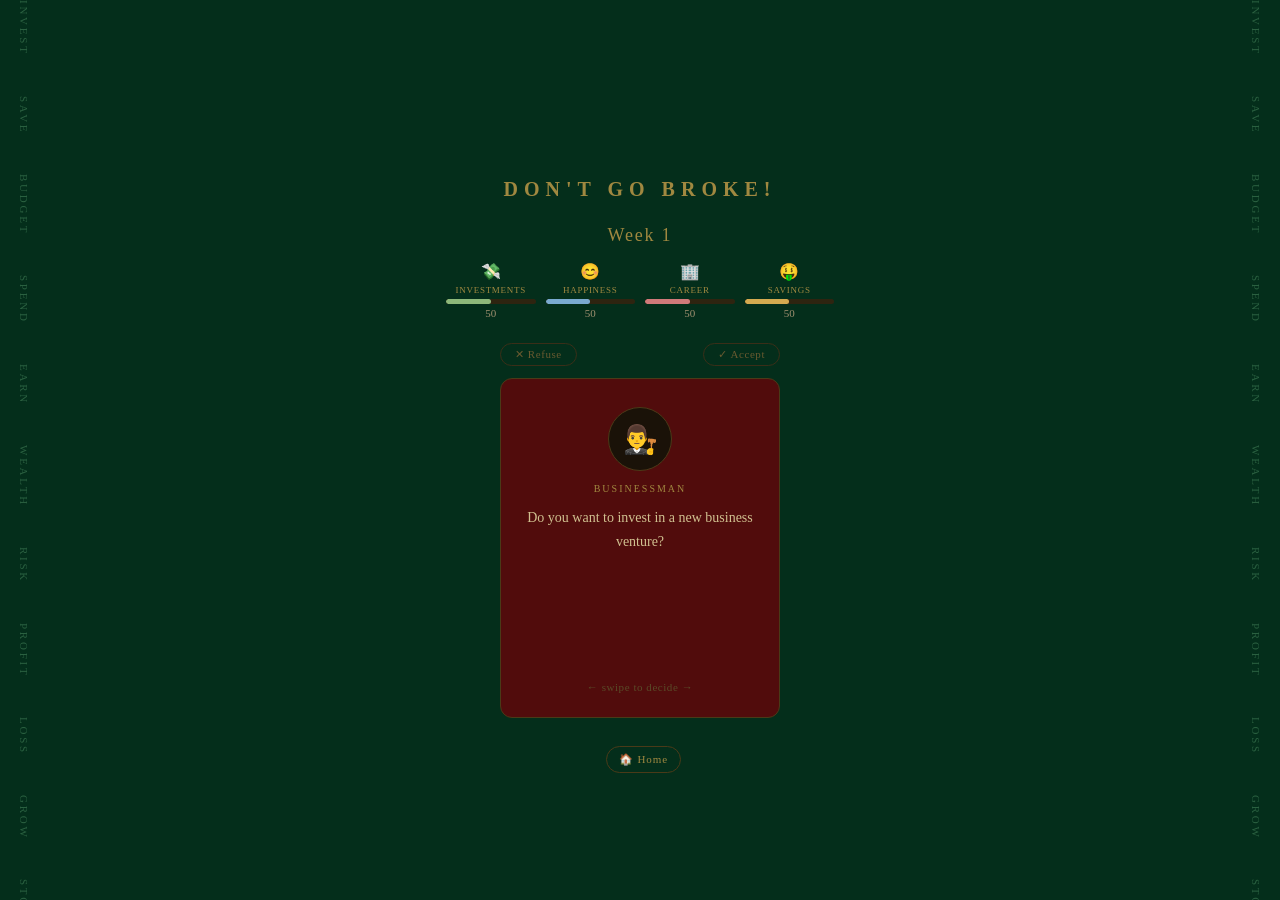
==== commit 61a0ba1e: "click sound" ====
--- a/game.html
+++ b/game.html
@@ -362,6 +362,45 @@
 </head>
 <body>
 
+<audio id="click-sound">
+  <source src="click sound.mp3" type="audio/mpeg">
+</audio>
+
+<script>
+  // Grab the click audio element
+  const clickSound = document.getElementById('click-sound');
+
+  // Listen for a click ANYWHERE on the entire webpage
+  document.body.addEventListener('click', function(event) {
+    
+    // 1. Always play the sound, no matter what they clicked
+    clickSound.currentTime = 0; 
+    clickSound.play();
+
+    // 2. Check if the thing they clicked was a link (an <a> tag)
+    // .closest('a') ensures it counts even if they click an image inside a link
+    const targetLink = event.target.closest('a');
+
+    // 3. If it WAS a link, do the delay trick so the sound has time to play
+    if (targetLink && targetLink.href) {
+      
+      // Stop the instant page load
+      event.preventDefault(); 
+      
+      // Get the URL
+      const destination = targetLink.href;
+
+      // Wait 300 milliseconds, then load the new page
+      setTimeout(function() {
+        window.location.href = destination;
+      }, 300); 
+    }
+    
+    // If it WASN'T a link, the code just naturally stops here, 
+    // the sound plays, and they stay on the current page.
+  });
+</script>
+
 <audio autoplay loop id="bg-music">
   <source src="Apple.mp3" type="audio/mpeg">
 </audio>
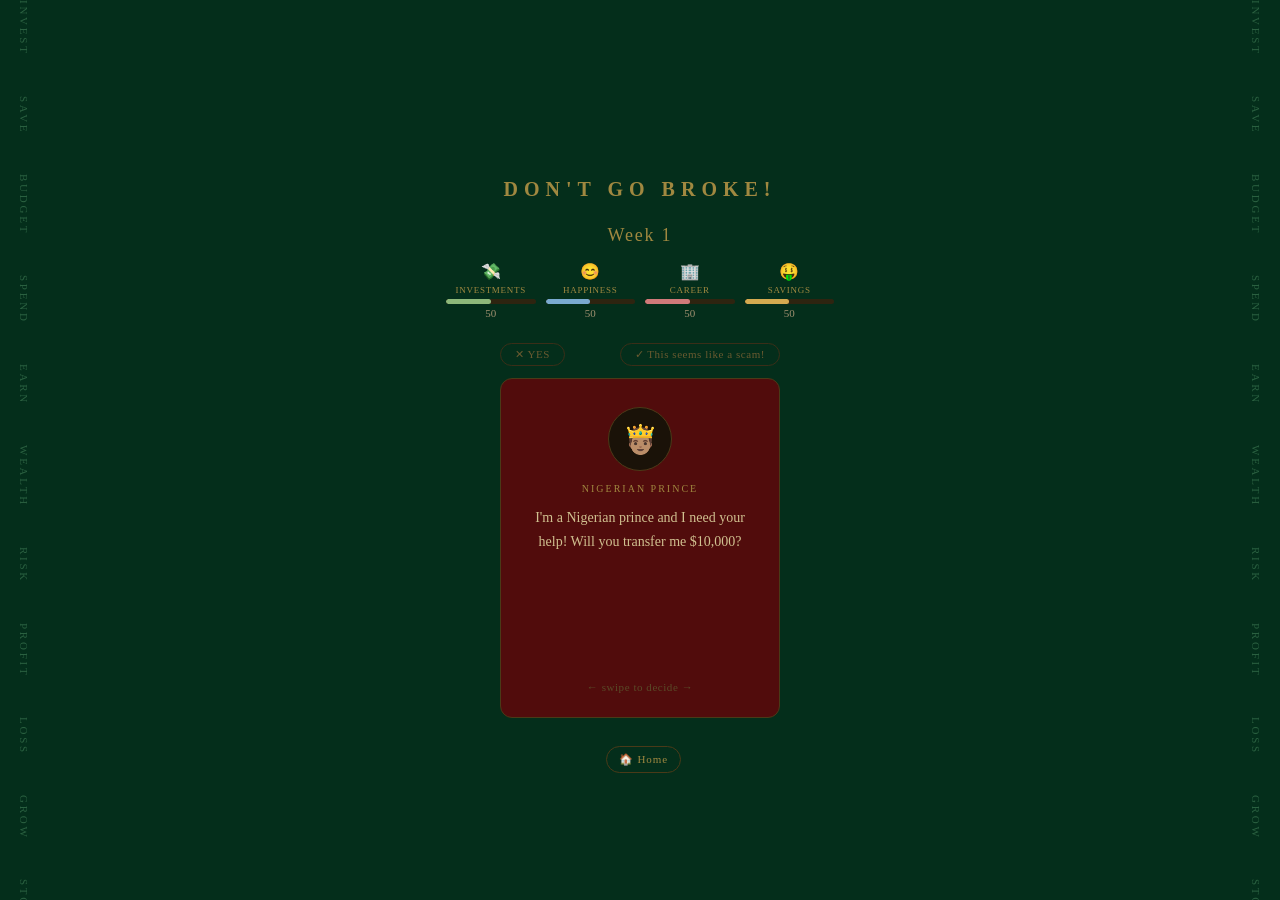
==== commit 913db910: "work" ====
--- a/game.html
+++ b/game.html
@@ -362,6 +362,14 @@
 </head>
 <body>
 
+<audio id="game-over-sound">
+  <source src="faah-sound.mp3" type="audio/mpeg">
+</audio>
+
+<audio id="swipe-sound">
+  <source src="ka-ching.mp3" type="audio/mpeg">
+</audio>
+
 <audio id="click-sound">
   <source src="click sound.mp3" type="audio/mpeg">
 </audio>
@@ -401,9 +409,7 @@
   });
 </script>
 
-<audio autoplay loop id="bg-music">
-  <source src="Apple.mp3" type="audio/mpeg">
-</audio>
+
 
 <script>
   // This listens for the very first click anywhere on the page
@@ -782,6 +788,11 @@
       document.getElementById('death-screen').style.display = 'flex';
       document.getElementById('death-title').textContent    = 'You lasted ' + year + ' weeks';
       document.getElementById('death-reason').textContent   = deathReasons[stat][type];
+
+      // --- NEW: Play the game over sound instantly ---
+      const gameOverSound = document.getElementById('game-over-sound');
+      gameOverSound.currentTime = 0;
+      gameOverSound.play();
 
       // Save the score when the player dies
       saveScore(year);
@@ -875,8 +886,16 @@
       isDragging = false;
       cardEl.classList.remove('dragging');
 
+      // Grab the swipe sound element
+      const swipeSound = document.getElementById('swipe-sound');
+
       if (currentX < -THRESHOLD) {
         // --- Swiped LEFT → No ---
+        
+        // Reset and play the sound instantly
+        swipeSound.currentTime = 0; 
+        swipeSound.play();
+
         cardEl.style.transition = 'transform 0.25s ease, opacity 0.25s ease';
         cardEl.style.transform  = 'translateX(-500px) rotate(-20deg)';
         cardEl.style.opacity    = '0';
@@ -884,6 +903,11 @@
 
       } else if (currentX > THRESHOLD) {
         // --- Swiped RIGHT → Yes ---
+        
+        // Reset and play the sound instantly
+        swipeSound.currentTime = 0; 
+        swipeSound.play();
+
         cardEl.style.transition = 'transform 0.25s ease, opacity 0.25s ease';
         cardEl.style.transform  = 'translateX(500px) rotate(20deg)';
         cardEl.style.opacity    = '0';
